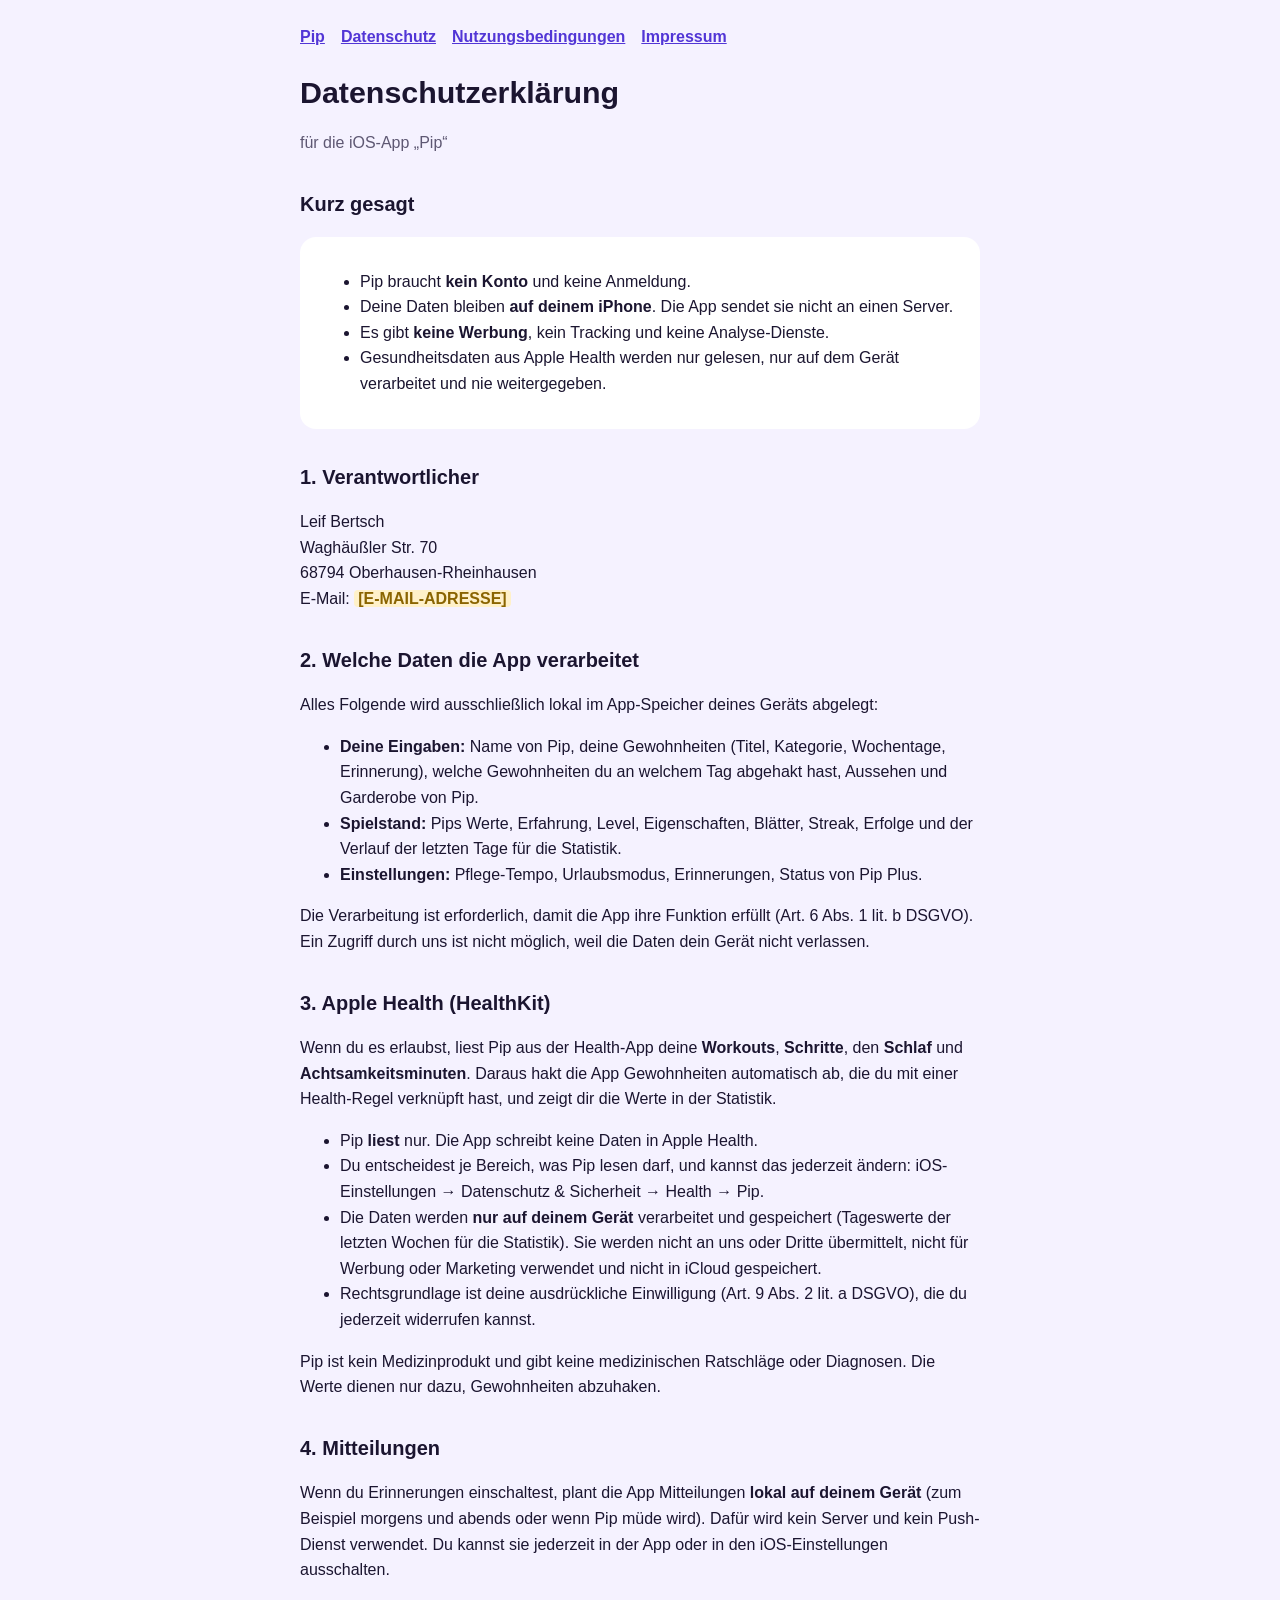
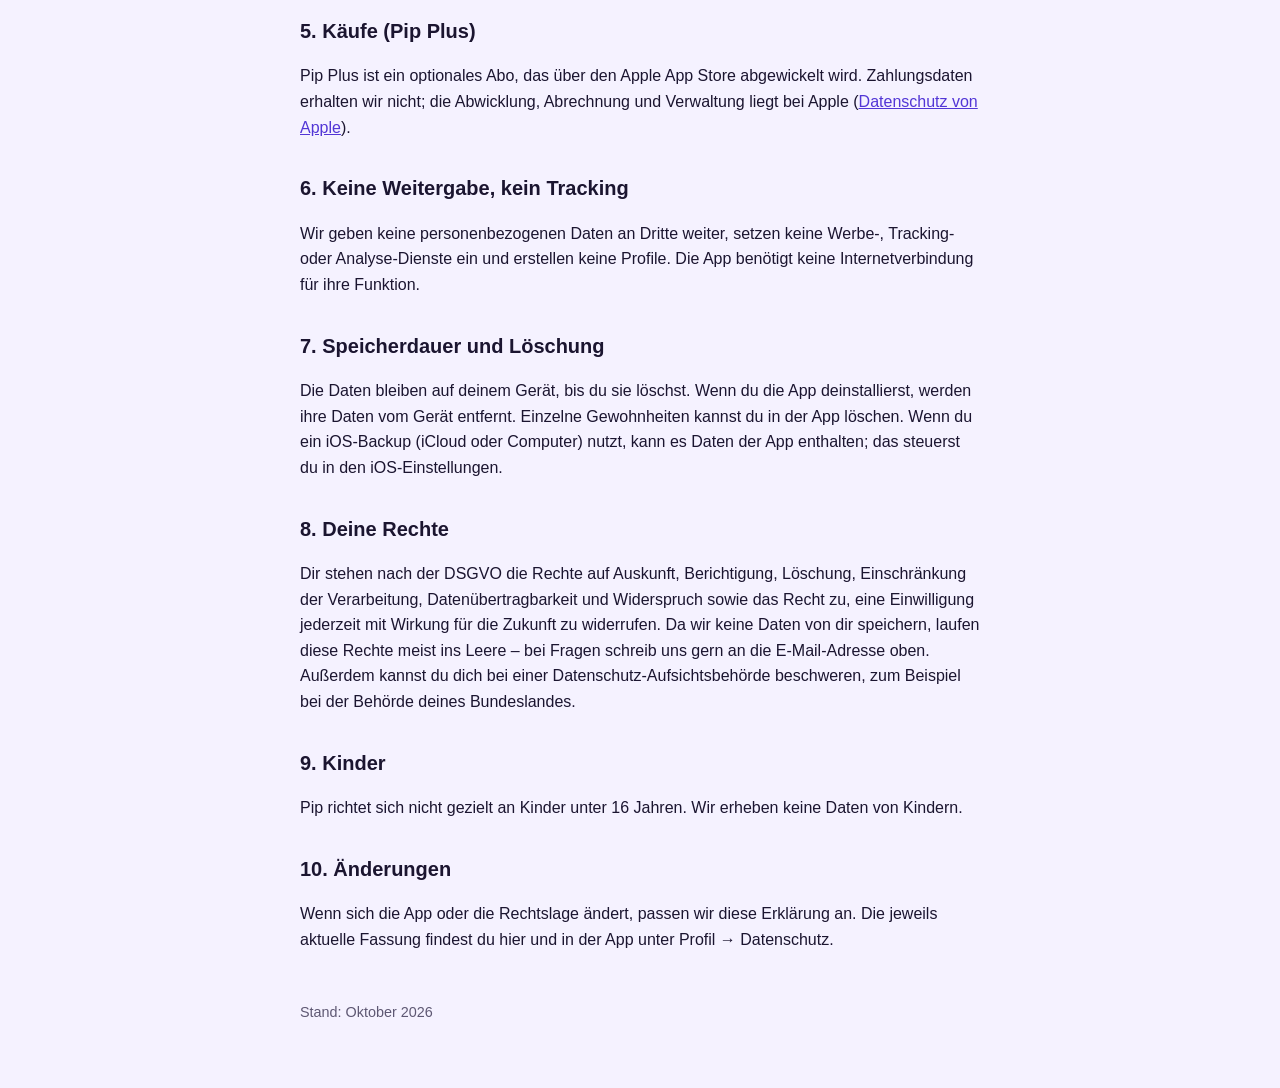
==== datenschutz.html @ ecac7127 "Seiten aktualisiert" ====
<!doctype html>
<html lang="de">
  <head>
    <meta charset="utf-8" />
    <meta name="viewport" content="width=device-width, initial-scale=1" />
    <title>Datenschutzerklärung – Pip</title>
    <link rel="stylesheet" href="style.css" />
  </head>
  <body>
    <main>
      <nav>
        <a href="index.html">Pip</a><a href="datenschutz.html">Datenschutz</a
        ><a href="nutzungsbedingungen.html">Nutzungsbedingungen</a><a href="impressum.html">Impressum</a>
      </nav>

      <h1>Datenschutzerklärung</h1>
      <p class="muted">für die iOS-App „Pip“</p>

      <h2>Kurz gesagt</h2>
      <div class="card">
        <ul>
          <li>Pip braucht <strong>kein Konto</strong> und keine Anmeldung.</li>
          <li>Deine Daten bleiben <strong>auf deinem iPhone</strong>. Die App sendet sie nicht an einen Server.</li>
          <li>Es gibt <strong>keine Werbung</strong>, kein Tracking und keine Analyse-Dienste.</li>
          <li>Gesundheitsdaten aus Apple Health werden nur gelesen, nur auf dem Gerät verarbeitet und nie weitergegeben.</li>
        </ul>
      </div>

      <h2>1. Verantwortlicher</h2>
      <p>
        Leif Bertsch<br />
        Waghäußler Str. 70<br />
        68794 Oberhausen-Rheinhausen<br />
        E-Mail: <span class="todo">[E-MAIL-ADRESSE]</span>
      </p>

      <h2>2. Welche Daten die App verarbeitet</h2>
      <p>Alles Folgende wird ausschließlich lokal im App-Speicher deines Geräts abgelegt:</p>
      <ul>
        <li>
          <strong>Deine Eingaben:</strong> Name von Pip, deine Gewohnheiten (Titel, Kategorie, Wochentage, Erinnerung),
          welche Gewohnheiten du an welchem Tag abgehakt hast, Aussehen und Garderobe von Pip.
        </li>
        <li>
          <strong>Spielstand:</strong> Pips Werte, Erfahrung, Level, Eigenschaften, Blätter, Streak, Erfolge und der
          Verlauf der letzten Tage für die Statistik.
        </li>
        <li><strong>Einstellungen:</strong> Pflege-Tempo, Urlaubsmodus, Erinnerungen, Status von Pip Plus.</li>
      </ul>
      <p>
        Die Verarbeitung ist erforderlich, damit die App ihre Funktion erfüllt (Art. 6 Abs. 1 lit. b DSGVO). Ein Zugriff
        durch uns ist nicht möglich, weil die Daten dein Gerät nicht verlassen.
      </p>

      <h2>3. Apple Health (HealthKit)</h2>
      <p>
        Wenn du es erlaubst, liest Pip aus der Health-App deine <strong>Workouts</strong>, <strong>Schritte</strong>,
        den <strong>Schlaf</strong> und <strong>Achtsamkeitsminuten</strong>. Daraus hakt die App Gewohnheiten
        automatisch ab, die du mit einer Health-Regel verknüpft hast, und zeigt dir die Werte in der Statistik.
      </p>
      <ul>
        <li>Pip <strong>liest</strong> nur. Die App schreibt keine Daten in Apple Health.</li>
        <li>
          Du entscheidest je Bereich, was Pip lesen darf, und kannst das jederzeit ändern: iOS-Einstellungen →
          Datenschutz &amp; Sicherheit → Health → Pip.
        </li>
        <li>
          Die Daten werden <strong>nur auf deinem Gerät</strong> verarbeitet und gespeichert (Tageswerte der letzten
          Wochen für die Statistik). Sie werden nicht an uns oder Dritte übermittelt, nicht für Werbung oder Marketing
          verwendet und nicht in iCloud gespeichert.
        </li>
        <li>Rechtsgrundlage ist deine ausdrückliche Einwilligung (Art. 9 Abs. 2 lit. a DSGVO), die du jederzeit widerrufen kannst.</li>
      </ul>
      <p>
        Pip ist kein Medizinprodukt und gibt keine medizinischen Ratschläge oder Diagnosen. Die Werte dienen nur dazu,
        Gewohnheiten abzuhaken.
      </p>

      <h2>4. Mitteilungen</h2>
      <p>
        Wenn du Erinnerungen einschaltest, plant die App Mitteilungen <strong>lokal auf deinem Gerät</strong> (zum
        Beispiel morgens und abends oder wenn Pip müde wird). Dafür wird kein Server und kein Push-Dienst verwendet. Du
        kannst sie jederzeit in der App oder in den iOS-Einstellungen ausschalten.
      </p>

      <h2>5. Käufe (Pip Plus)</h2>
      <p>
        Pip Plus ist ein optionales Abo, das über den Apple App Store abgewickelt wird. Zahlungsdaten erhalten wir
        nicht; die Abwicklung, Abrechnung und Verwaltung liegt bei Apple (<a
          href="https://www.apple.com/legal/privacy/de-ww/"
          >Datenschutz von Apple</a
        >).
      </p>
      <!-- TODO vor Release: Sobald RevenueCat eingebunden ist, hier ergänzen: Anbieter (RevenueCat, Inc.),
           verarbeitete Daten (anonyme App-User-ID, Kaufbelege), Zweck (Prüfung des Abo-Status),
           Rechtsgrundlage (Art. 6 Abs. 1 lit. b DSGVO), Hinweis auf Drittlandübermittlung/Garantien.
           Außerdem die Datenschutz-Angaben in App Store Connect anpassen (siehe docs/08-store-rechtliches.md). -->

      <h2>6. Keine Weitergabe, kein Tracking</h2>
      <p>
        Wir geben keine personenbezogenen Daten an Dritte weiter, setzen keine Werbe-, Tracking- oder Analyse-Dienste
        ein und erstellen keine Profile. Die App benötigt keine Internetverbindung für ihre Funktion.
      </p>

      <h2>7. Speicherdauer und Löschung</h2>
      <p>
        Die Daten bleiben auf deinem Gerät, bis du sie löschst. Wenn du die App deinstallierst, werden ihre Daten vom
        Gerät entfernt. Einzelne Gewohnheiten kannst du in der App löschen. Wenn du ein iOS-Backup (iCloud oder
        Computer) nutzt, kann es Daten der App enthalten; das steuerst du in den iOS-Einstellungen.
      </p>

      <h2>8. Deine Rechte</h2>
      <p>
        Dir stehen nach der DSGVO die Rechte auf Auskunft, Berichtigung, Löschung, Einschränkung der Verarbeitung,
        Datenübertragbarkeit und Widerspruch sowie das Recht zu, eine Einwilligung jederzeit mit Wirkung für die
        Zukunft zu widerrufen. Da wir keine Daten von dir speichern, laufen diese Rechte meist ins Leere &ndash; bei
        Fragen schreib uns gern an die E-Mail-Adresse oben. Außerdem kannst du dich bei einer Datenschutz-Aufsichtsbehörde
        beschweren, zum Beispiel bei der Behörde deines Bundeslandes.
      </p>

      <h2>9. Kinder</h2>
      <p>Pip richtet sich nicht gezielt an Kinder unter 16 Jahren. Wir erheben keine Daten von Kindern.</p>

      <h2>10. Änderungen</h2>
      <p>
        Wenn sich die App oder die Rechtslage ändert, passen wir diese Erklärung an. Die jeweils aktuelle Fassung findest
        du hier und in der App unter Profil → Datenschutz.
      </p>

      <footer>Stand: Oktober 2026</footer>
    </main>
  </body>
</html>
---- style.css ----
:root {
  --ground: #f5f2ff;
  --ink: #1b1530;
  --muted: #5e5873;
  --primary: #5236d6;
  --card: #ffffff;
  --todo-bg: #fff1c9;
  --todo-ink: #8a6400;
}
@media (prefers-color-scheme: dark) {
  :root {
    --ground: #1b1530;
    --ink: #f5f2ff;
    --muted: #cfc8e6;
    --primary: #b9a8ff;
    --card: #2a2145;
    --todo-bg: #4a3b00;
    --todo-ink: #ffd66b;
  }
}
* {
  box-sizing: border-box;
}
body {
  margin: 0;
  background: var(--ground);
  color: var(--ink);
  font: 16px/1.6 -apple-system, BlinkMacSystemFont, 'Segoe UI', Roboto, sans-serif;
}
main {
  max-width: 720px;
  margin: 0 auto;
  padding: 24px 20px 64px;
}
h1 {
  font-size: 1.9rem;
  line-height: 1.2;
}
h2 {
  margin-top: 2rem;
  font-size: 1.25rem;
}
a {
  color: var(--primary);
}
nav {
  display: flex;
  flex-wrap: wrap;
  gap: 16px;
  margin-bottom: 24px;
  font-weight: 600;
}
.card {
  background: var(--card);
  border-radius: 16px;
  padding: 16px 20px;
}
.muted {
  color: var(--muted);
}
.todo {
  background: var(--todo-bg);
  color: var(--todo-ink);
  padding: 0 4px;
  border-radius: 4px;
  font-weight: 600;
}
footer {
  margin-top: 3rem;
  font-size: 0.9rem;
  color: var(--muted);
}
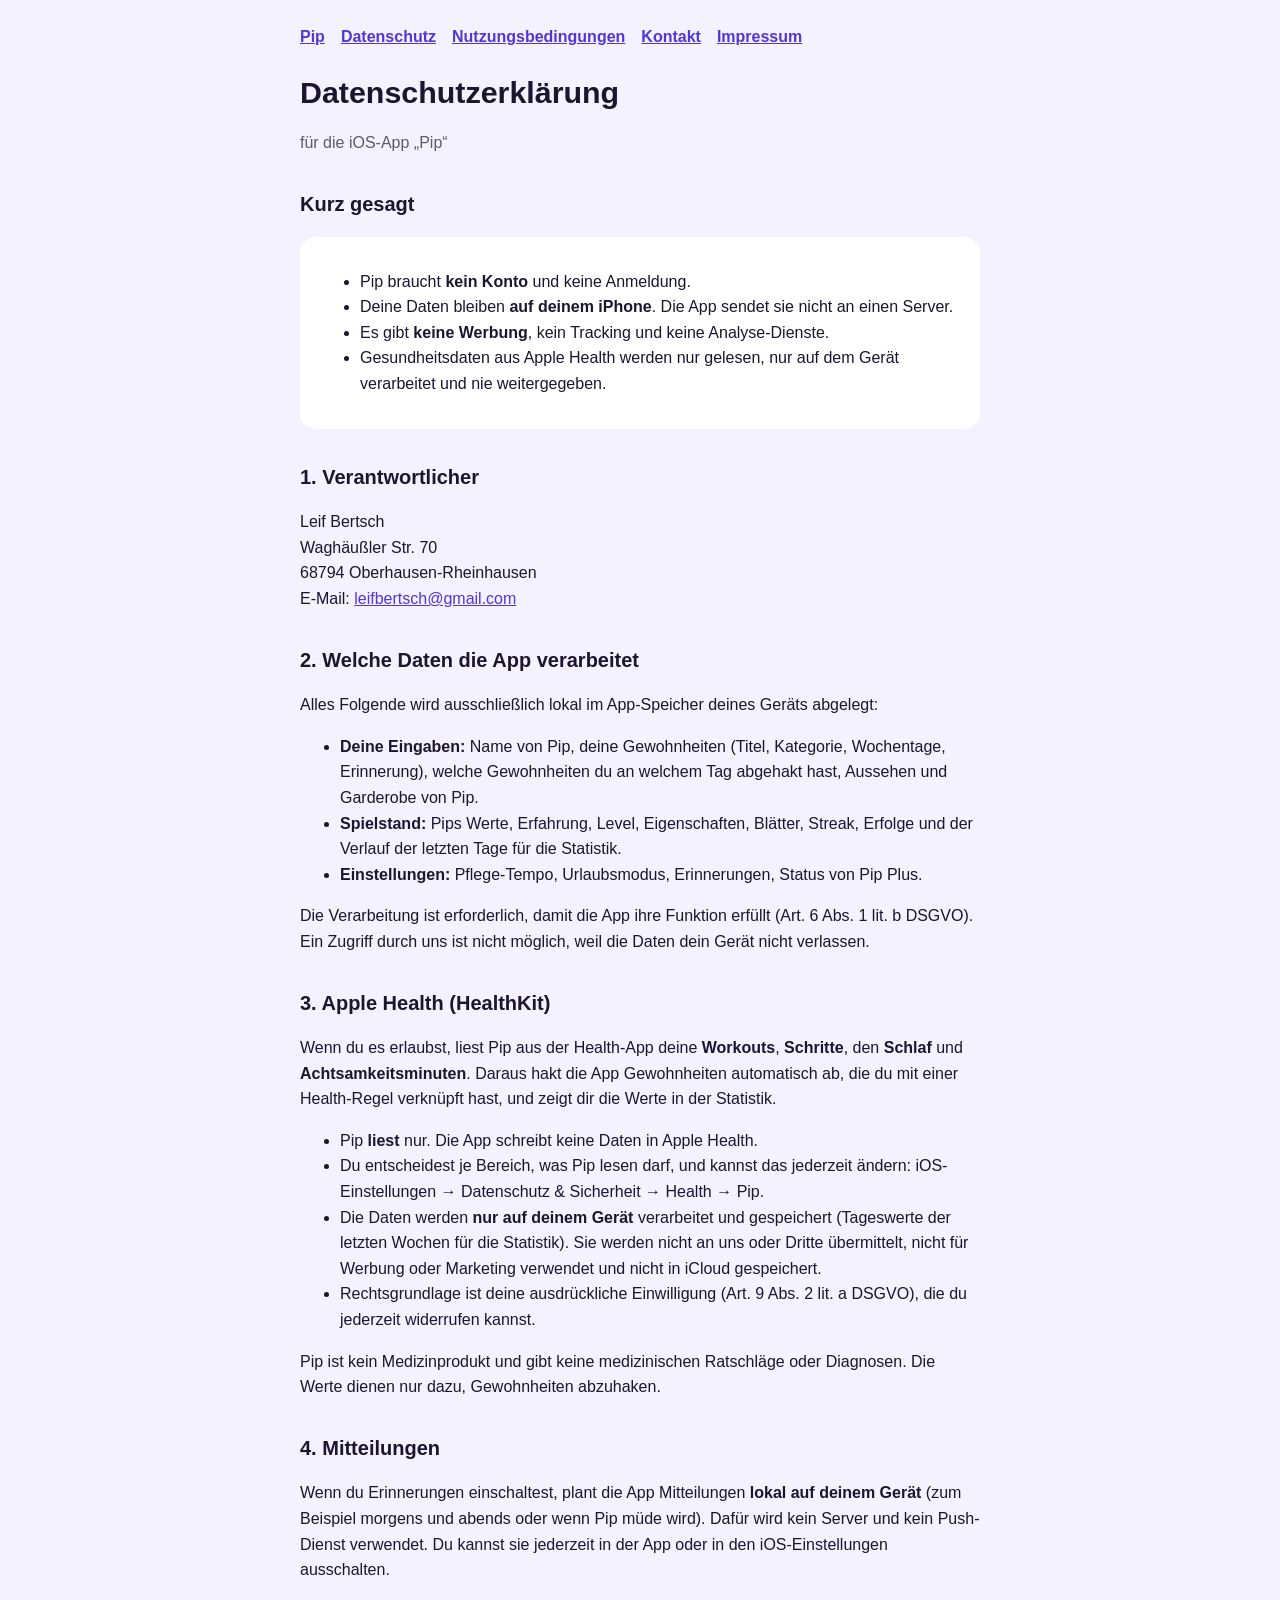
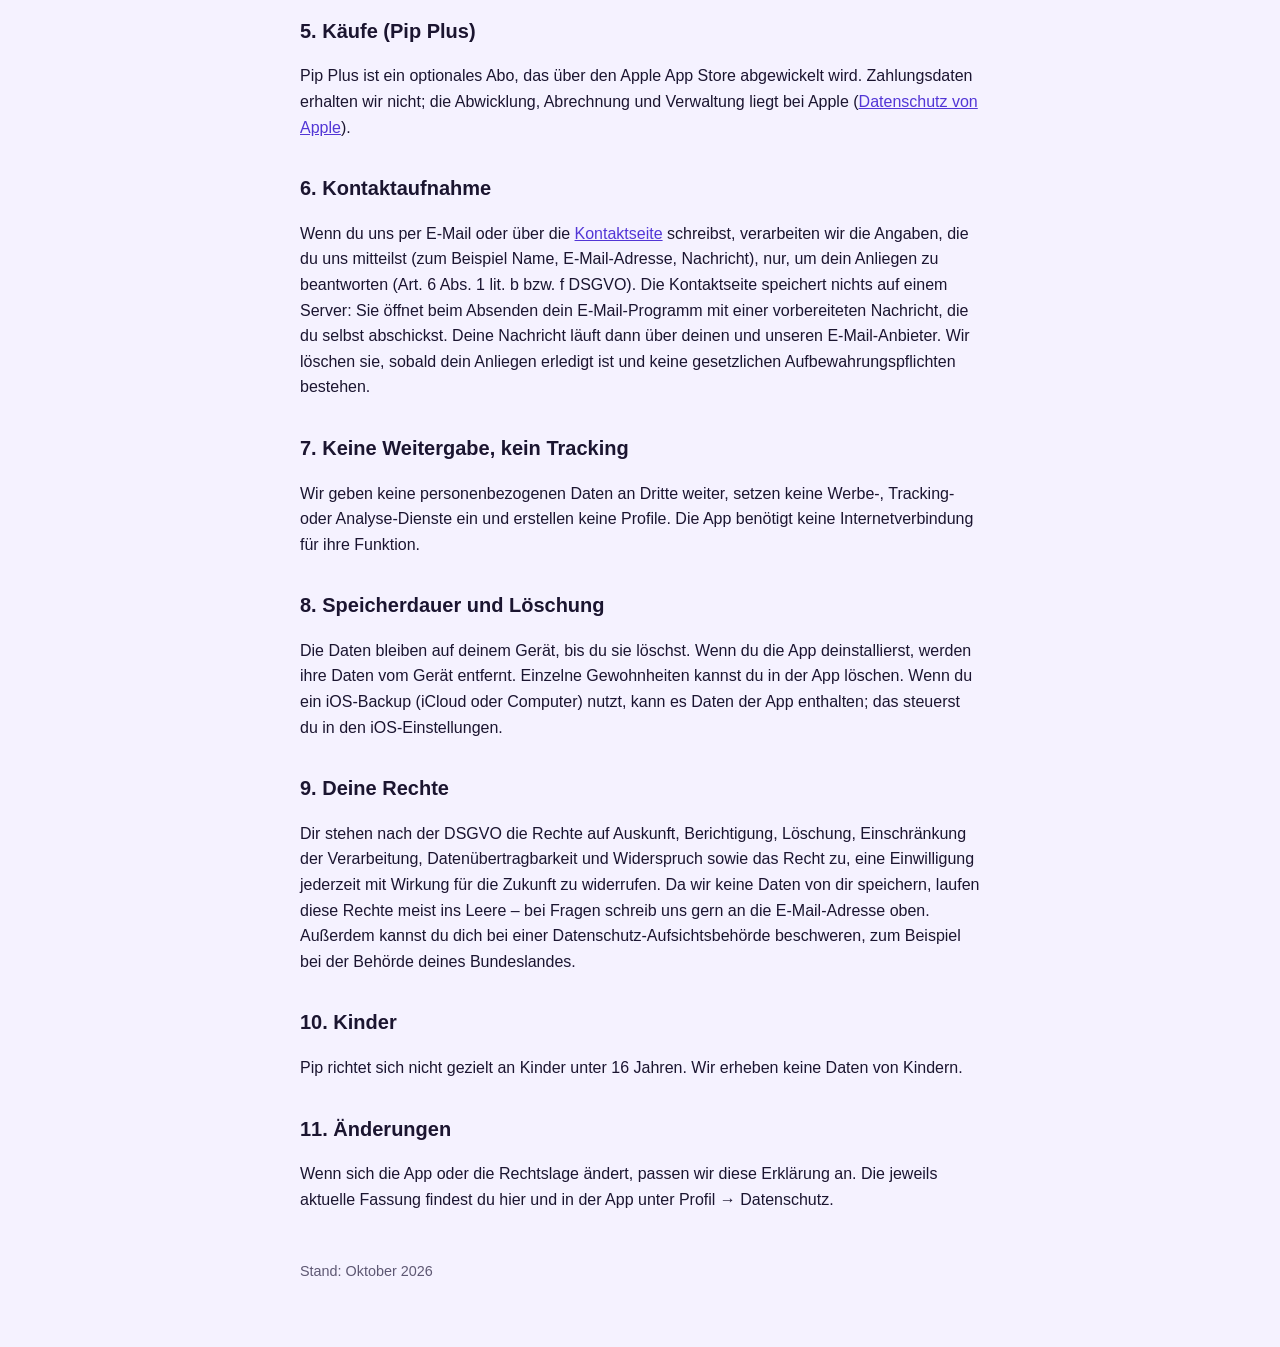
==== commit 20e23216: "Seiten aktualisiert" ====
--- a/datenschutz.html
+++ b/datenschutz.html
@@ -10,7 +10,7 @@
     <main>
       <nav>
         <a href="index.html">Pip</a><a href="datenschutz.html">Datenschutz</a
-        ><a href="nutzungsbedingungen.html">Nutzungsbedingungen</a><a href="impressum.html">Impressum</a>
+        ><a href="nutzungsbedingungen.html">Nutzungsbedingungen</a><a href="kontakt.html">Kontakt</a><a href="impressum.html">Impressum</a>
       </nav>
 
       <h1>Datenschutzerklärung</h1>
@@ -31,7 +31,7 @@
         Leif Bertsch<br />
         Waghäußler Str. 70<br />
         68794 Oberhausen-Rheinhausen<br />
-        E-Mail: <span class="todo">[E-MAIL-ADRESSE]</span>
+        E-Mail: <a href="mailto:leifbertsch@gmail.com">leifbertsch@gmail.com</a>
       </p>
 
       <h2>2. Welche Daten die App verarbeitet</h2>
@@ -96,20 +96,30 @@
            Rechtsgrundlage (Art. 6 Abs. 1 lit. b DSGVO), Hinweis auf Drittlandübermittlung/Garantien.
            Außerdem die Datenschutz-Angaben in App Store Connect anpassen (siehe docs/08-store-rechtliches.md). -->
 
-      <h2>6. Keine Weitergabe, kein Tracking</h2>
+      <h2>6. Kontaktaufnahme</h2>
+      <p>
+        Wenn du uns per E-Mail oder über die <a href="kontakt.html">Kontaktseite</a> schreibst, verarbeiten wir die
+        Angaben, die du uns mitteilst (zum Beispiel Name, E-Mail-Adresse, Nachricht), nur, um dein Anliegen zu
+        beantworten (Art. 6 Abs. 1 lit. b bzw. f DSGVO). Die Kontaktseite speichert nichts auf einem Server: Sie öffnet
+        beim Absenden dein E-Mail-Programm mit einer vorbereiteten Nachricht, die du selbst abschickst. Deine Nachricht
+        läuft dann über deinen und unseren E-Mail-Anbieter. Wir löschen sie, sobald dein Anliegen erledigt ist und keine
+        gesetzlichen Aufbewahrungspflichten bestehen.
+      </p>
+
+      <h2>7. Keine Weitergabe, kein Tracking</h2>
       <p>
         Wir geben keine personenbezogenen Daten an Dritte weiter, setzen keine Werbe-, Tracking- oder Analyse-Dienste
         ein und erstellen keine Profile. Die App benötigt keine Internetverbindung für ihre Funktion.
       </p>
 
-      <h2>7. Speicherdauer und Löschung</h2>
+      <h2>8. Speicherdauer und Löschung</h2>
       <p>
         Die Daten bleiben auf deinem Gerät, bis du sie löschst. Wenn du die App deinstallierst, werden ihre Daten vom
         Gerät entfernt. Einzelne Gewohnheiten kannst du in der App löschen. Wenn du ein iOS-Backup (iCloud oder
         Computer) nutzt, kann es Daten der App enthalten; das steuerst du in den iOS-Einstellungen.
       </p>
 
-      <h2>8. Deine Rechte</h2>
+      <h2>9. Deine Rechte</h2>
       <p>
         Dir stehen nach der DSGVO die Rechte auf Auskunft, Berichtigung, Löschung, Einschränkung der Verarbeitung,
         Datenübertragbarkeit und Widerspruch sowie das Recht zu, eine Einwilligung jederzeit mit Wirkung für die
@@ -118,10 +128,10 @@
         beschweren, zum Beispiel bei der Behörde deines Bundeslandes.
       </p>
 
-      <h2>9. Kinder</h2>
+      <h2>10. Kinder</h2>
       <p>Pip richtet sich nicht gezielt an Kinder unter 16 Jahren. Wir erheben keine Daten von Kindern.</p>
 
-      <h2>10. Änderungen</h2>
+      <h2>11. Änderungen</h2>
       <p>
         Wenn sich die App oder die Rechtslage ändert, passen wir diese Erklärung an. Die jeweils aktuelle Fassung findest
         du hier und in der App unter Profil → Datenschutz.
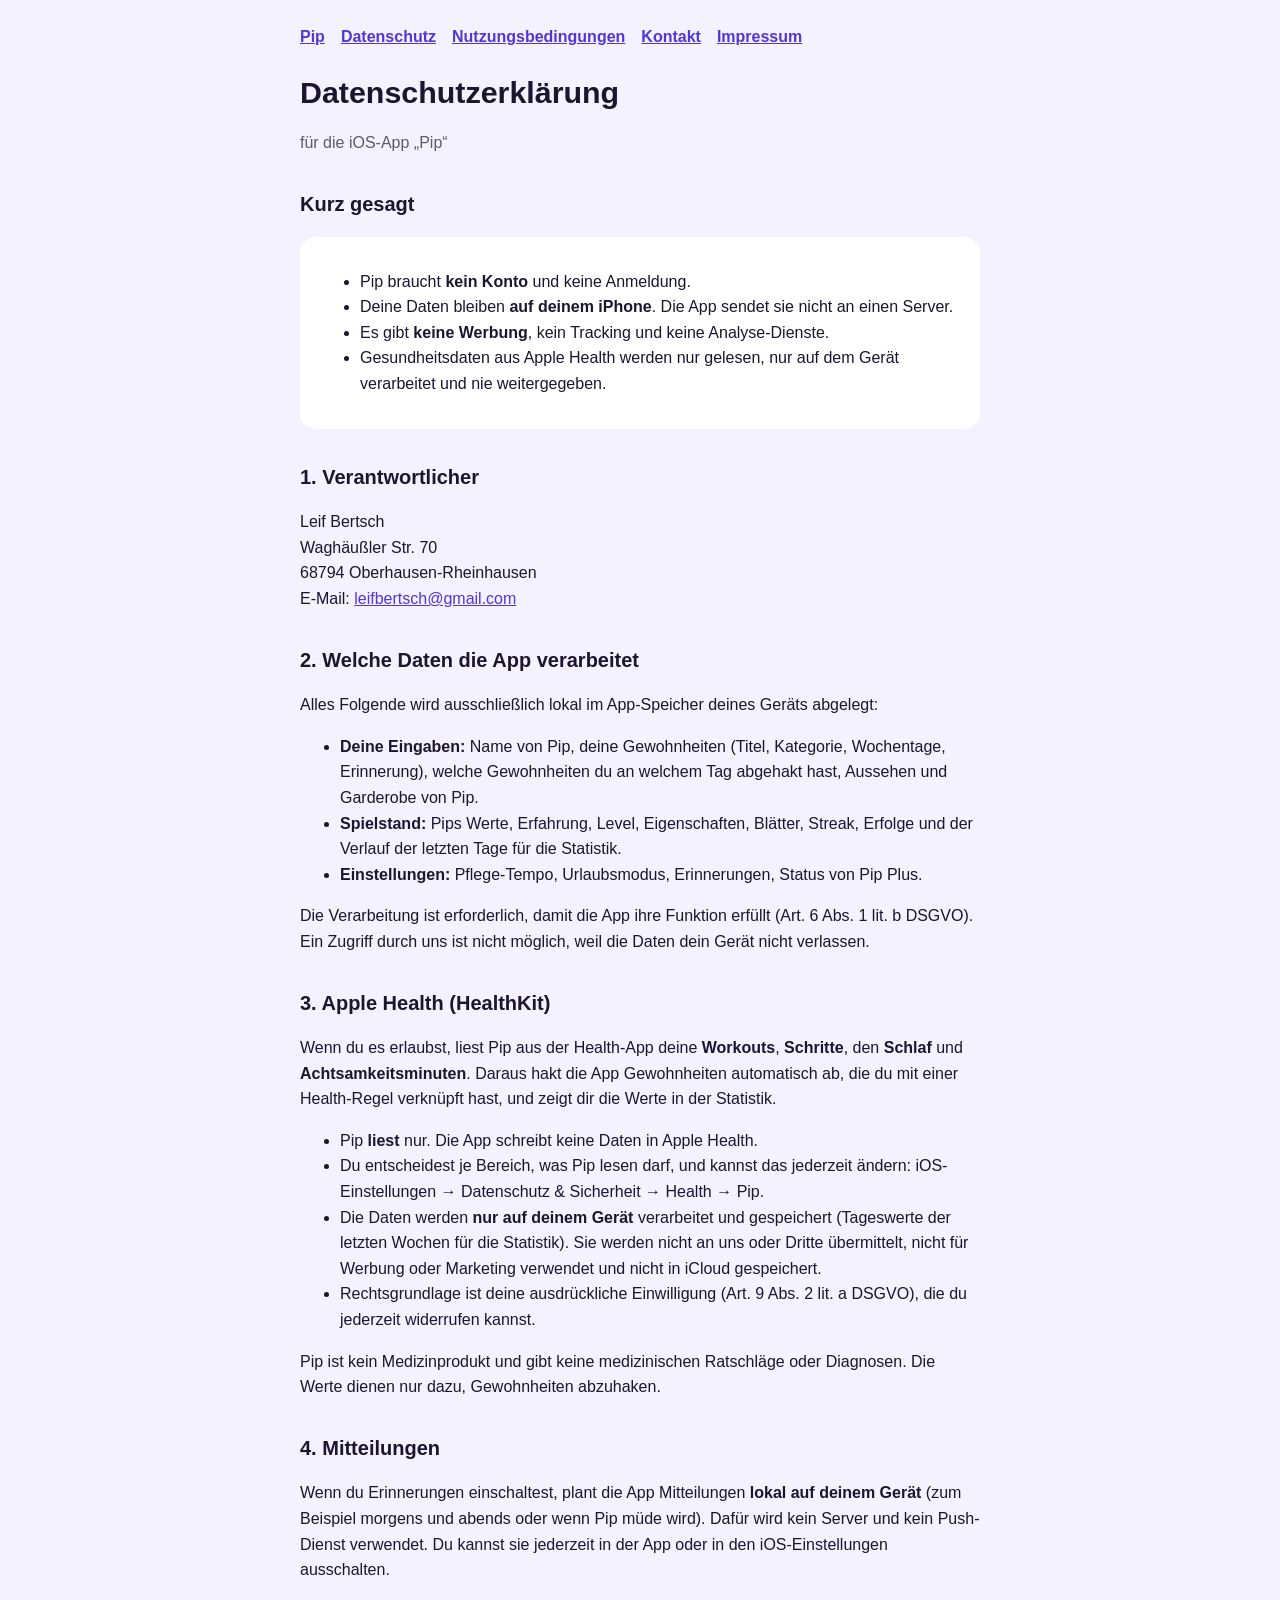
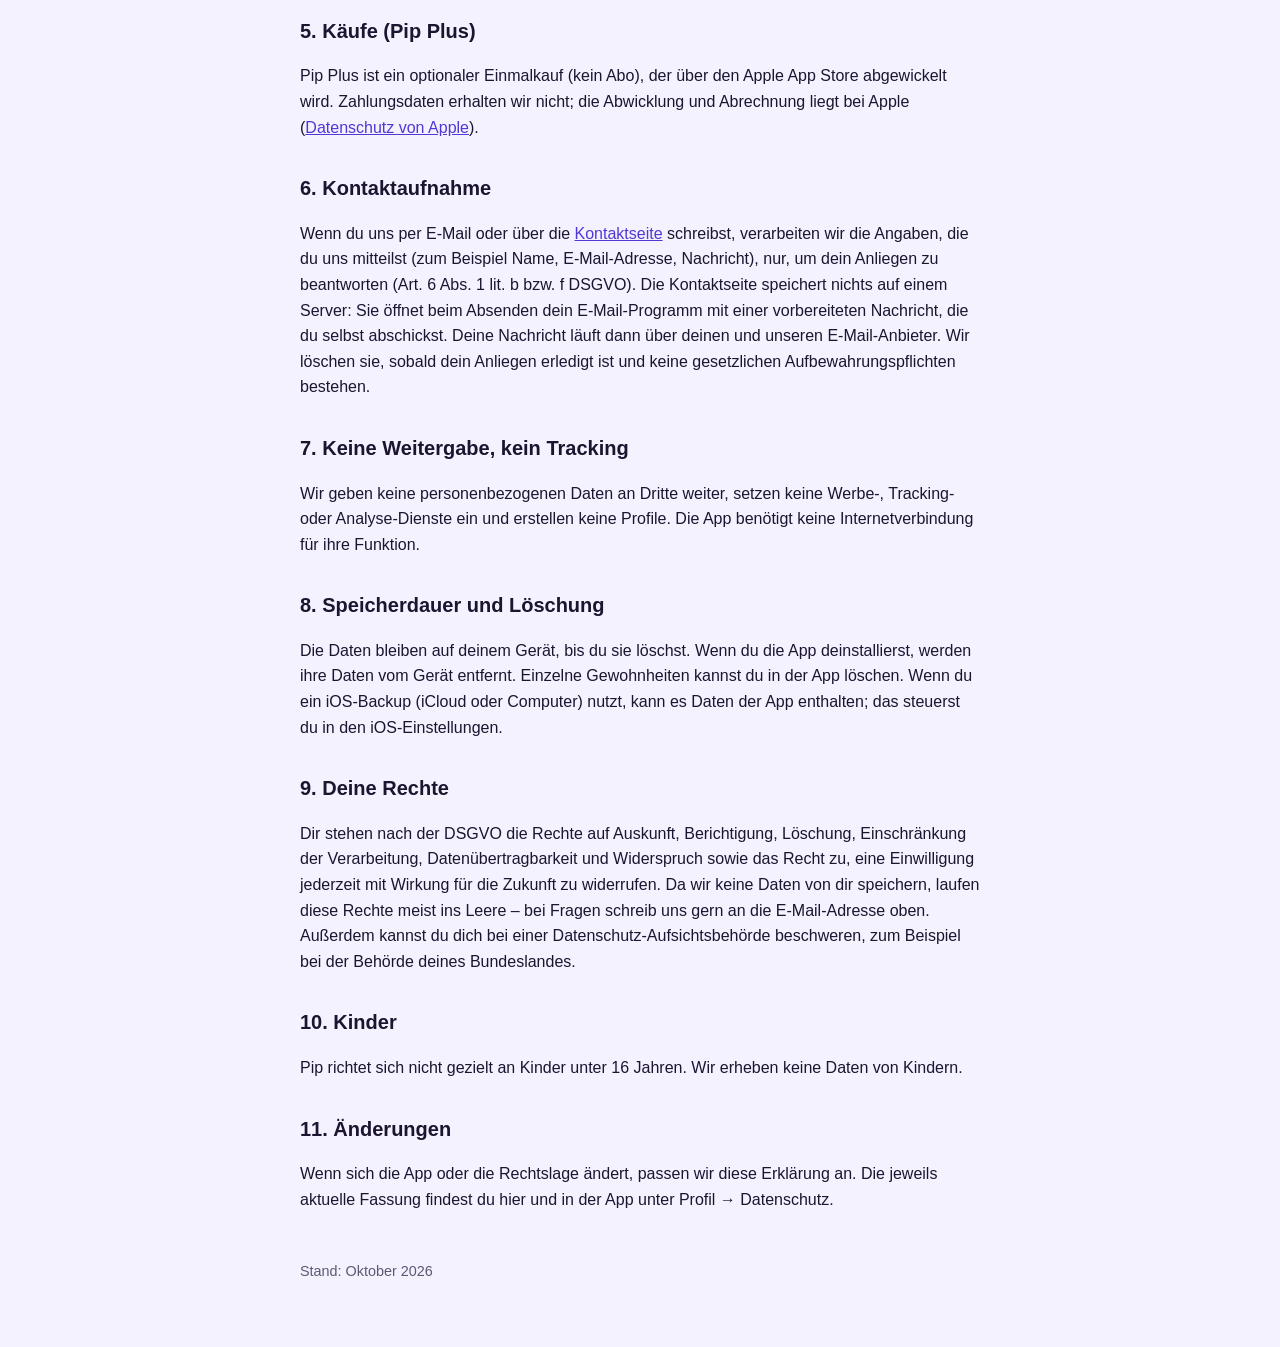
==== commit a2f3a405: "Seiten aktualisiert" ====
--- a/datenschutz.html
+++ b/datenschutz.html
@@ -85,14 +85,14 @@
 
       <h2>5. Käufe (Pip Plus)</h2>
       <p>
-        Pip Plus ist ein optionales Abo, das über den Apple App Store abgewickelt wird. Zahlungsdaten erhalten wir
-        nicht; die Abwicklung, Abrechnung und Verwaltung liegt bei Apple (<a
+        Pip Plus ist ein optionaler Einmalkauf (kein Abo), der über den Apple App Store abgewickelt wird. Zahlungsdaten
+        erhalten wir nicht; die Abwicklung und Abrechnung liegt bei Apple (<a
           href="https://www.apple.com/legal/privacy/de-ww/"
           >Datenschutz von Apple</a
         >).
       </p>
       <!-- TODO vor Release: Sobald RevenueCat eingebunden ist, hier ergänzen: Anbieter (RevenueCat, Inc.),
-           verarbeitete Daten (anonyme App-User-ID, Kaufbelege), Zweck (Prüfung des Abo-Status),
+           verarbeitete Daten (anonyme App-User-ID, Kaufbelege), Zweck (Prüfung, ob Pip Plus gekauft wurde),
            Rechtsgrundlage (Art. 6 Abs. 1 lit. b DSGVO), Hinweis auf Drittlandübermittlung/Garantien.
            Außerdem die Datenschutz-Angaben in App Store Connect anpassen (siehe docs/08-store-rechtliches.md). -->
 
